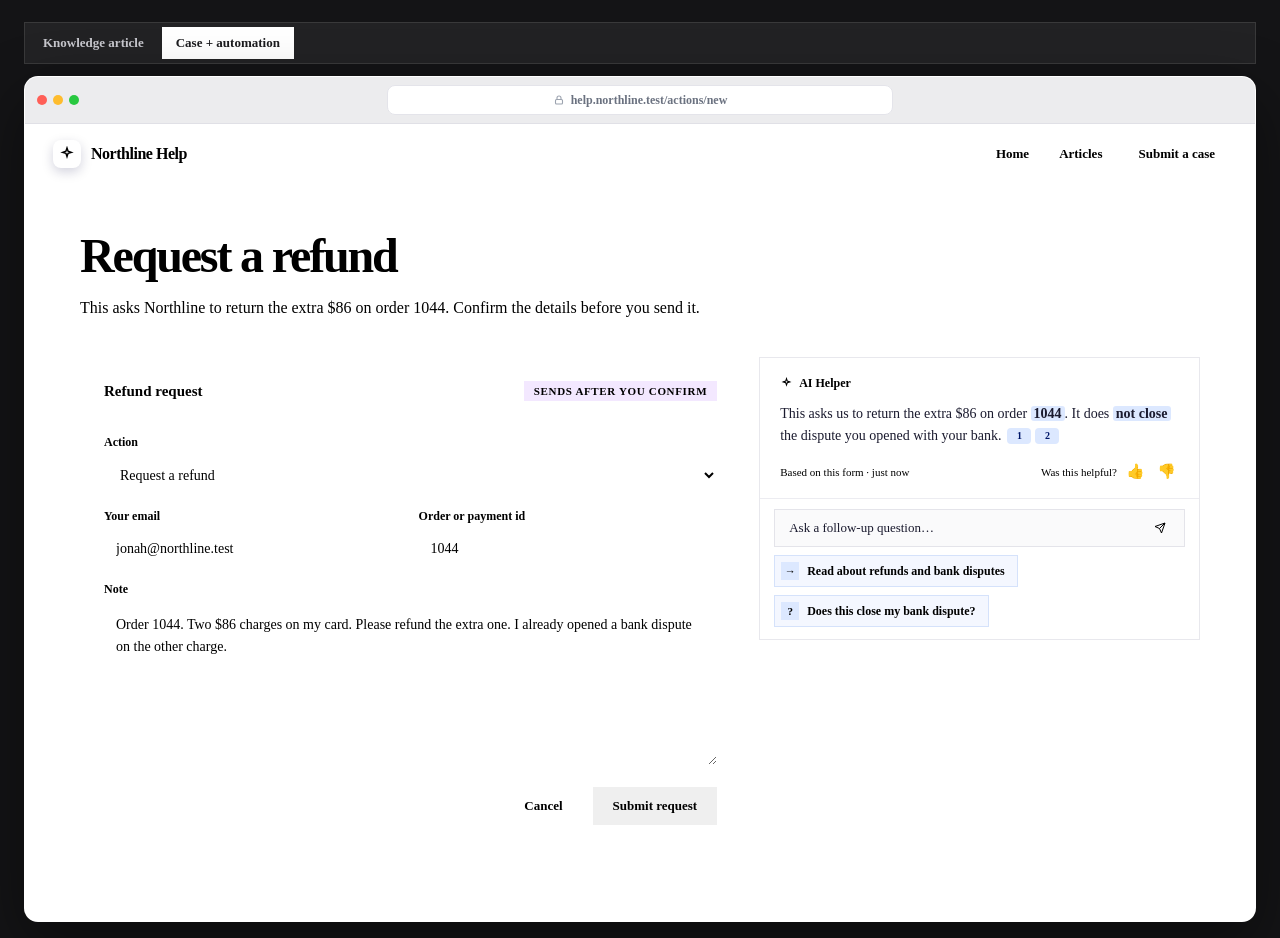
==== action.html @ 0f727617 "Add knowledge and case + automation walkthrough demos with narration. Co-Authored-By: Claude Sonnet " ====
<!DOCTYPE html>
<html lang="en">
  <head>
    <meta charset="UTF-8" />
    <meta name="viewport" content="width=device-width, initial-scale=1" />
    <title>Request a refund — Northline Help</title>
    <link rel="icon" href="data:image/svg+xml,%3Csvg xmlns='http://www.w3.org/2000/svg' viewBox='0 0 32 32'%3E%3Crect width='32' height='32' rx='8' fill='%23020642'/%3E%3Cpath d='M8 17.5l5 5 11-12' fill='none' stroke='white' stroke-width='2.4'/%3E%3C/svg%3E" />
    <link rel="stylesheet" href="./tokens.css" />
    <link rel="stylesheet" href="./site.css?v=55" />
  </head>
  <body data-page="action" data-summary-placement="rail">
    <a class="skip" href="#main">Skip to content</a>
    <header class="site-header">
      <a class="brand" href="index.html">
        <span class="brand-mark" aria-hidden="true">
          <svg width="16" height="16" viewBox="0 0 24 24" fill="none" stroke="currentColor" stroke-width="2.2">
            <path d="M12 3l1.6 4.8L18.5 9.5 13.6 11 12 16l-1.6-5L5.5 9.5 10.4 7.8 12 3z" />
          </svg>
        </span>
        Northline Help
      </a>
      <nav class="nav" aria-label="Primary">
        <a href="index.html">Home</a>
        <a href="search.html">Articles</a>
        <a class="btn-primary" href="submit.html">Submit a case</a>
      </nav>
    </header>

    <main id="main">
      <div class="wrap">
        <header class="page-head">
          <h1 class="page-title">Request a refund</h1>
          <p class="lede">This asks Northline to return the extra $86 on order 1044. Confirm the details before you send it.</p>
        </header>
        <div class="summary-frame">
          <section class="form-card summary-main" id="action-card" aria-labelledby="action-heading">
            <header>
              <h2 id="action-heading">Refund request</h2>
              <span class="status-chip">Sends after you confirm</span>
            </header>
            <form id="action-form" novalidate>
              <div class="form-body">
                <div class="field field--full" data-required>
                  <label for="action-type">Action</label>
                  <select id="action-type" name="action">
                    <option value="">Choose an action</option>
                    <option value="review">Check a missing refund</option>
                    <option value="remind">Ask about a bank dispute</option>
                    <option value="refund" selected>Request a refund</option>
                    <option value="reset">Reset two-factor</option>
                  </select>
                  <span class="error"></span>
                </div>
                <div class="field" data-required>
                  <label for="action-email">Your email</label>
                  <input id="action-email" name="email" type="email" autocomplete="email" value="jonah@northline.test" />
                  <span class="error"></span>
                </div>
                <div class="field">
                  <label for="action-reference">Order or payment id</label>
                  <input id="action-reference" name="reference" type="text" value="1044" />
                </div>
                <div class="field field--full">
                  <label for="action-note">Note</label>
                  <textarea id="action-note" name="note">Order 1044. Two $86 charges on my card. Please refund the extra one. I already opened a bank dispute on the other charge.</textarea>
                </div>
              </div>
              <div class="form-footer">
                <a class="btn-secondary" href="index.html">Cancel</a>
                <button type="submit" class="btn-primary">Submit request</button>
              </div>
            </form>
          </section>
          <div data-summary-slot></div>
        </div>
      </div>
    </main>

    <footer class="site-footer">
      <span>Northline Help Center</span>
      <nav aria-label="Footer">
        <a href="index.html">Home</a>
        <a href="search.html?q=charged+twice">Search result</a>
        <a href="article.html">Knowledge article</a>
        <a href="submit.html">Submit a case</a>
        <a href="action.html">Action</a>
      </nav>
    </footer>
    <script src="./site.js?v=55"></script>
  </body>
</html>
---- site.css ----
/* Help Center — layout on top of tokens.css */

a {
  color: inherit;
  text-decoration: none;
}

button,
input,
select,
textarea {
  font-family: inherit;
}

:focus-visible {
  outline: 2px solid var(--accent-indigo);
  outline-offset: 2px;
}

.skip {
  position: absolute;
  left: 12px;
  top: -40px;
  background: var(--white);
  color: var(--brand-navy-deep);
  padding: 8px 12px;
  border-radius: var(--radius-md);
  z-index: 50;
}

.skip:focus {
  top: 12px;
}

/* —— Header —— */
.site-header {
  position: sticky;
  top: 0;
  z-index: 30;
  display: flex;
  flex-wrap: wrap;
  align-items: center;
  justify-content: space-between;
  gap: 12px 16px;
  padding: 14px 28px 12px;
  background: rgba(255, 255, 255, 0.72);
  backdrop-filter: blur(16px);
  border-bottom: 1px solid rgba(255, 255, 255, 0.65);
}

html,
body {
  height: 100%;
}

body {
  overflow: hidden;
  background: #141416;
}

.studio {
  height: 100%;
  min-height: 0;
  display: flex;
  flex-direction: column;
  gap: 12px;
  padding: 14px 16px 16px;
}

.studio-bar {
  display: flex;
  align-items: center;
  gap: 10px;
  flex: none;
  min-width: 0;
}

.studio-stage {
  flex: 1 1 auto;
  min-height: 0;
  display: flex;
  gap: 12px;
}

.browser {
  position: relative;
  flex: 1 1 auto;
  min-height: 0;
  display: flex;
  flex-direction: column;
  border-radius: 14px;
  overflow: hidden;
  background: #fff;
  border: 1px solid rgba(255, 255, 255, 0.16);
  box-shadow: 0 24px 64px rgba(0, 0, 0, 0.45);
}

.browser-chrome {
  flex: none;
  display: grid;
  grid-template-columns: 64px minmax(0, 1fr) 64px;
  align-items: center;
  height: 46px;
  padding: 0 12px;
  background: #ececee;
  border-bottom: 1px solid #e0e0e6;
}

.browser-dots {
  display: flex;
  gap: 6px;
}

.browser-dots i {
  width: 10px;
  height: 10px;
  border-radius: 50%;
  display: block;
}

.browser-dots i:nth-child(1) { background: #ff5f57; }
.browser-dots i:nth-child(2) { background: #febc2e; }
.browser-dots i:nth-child(3) { background: #28c840; }

.browser-address {
  justify-self: center;
  display: flex;
  align-items: center;
  justify-content: center;
  gap: 6px;
  width: min(480px, 100%);
  height: 28px;
  padding: 0 12px;
  border-radius: 8px;
  background: #fff;
  border: 1px solid #e4e4ea;
  color: #6b7280;
  font-size: 12px;
  font-weight: 600;
}

.browser-address svg {
  flex: none;
  color: #9ca3af;
}

.browser-viewport {
  flex: 1 1 auto;
  min-height: 0;
  position: relative;
  overflow: auto;
  transform: translateZ(0);
  background: var(--gradient-page);
}

.screen-tabs {
  display: flex;
  gap: 4px;
  flex: 1 1 auto;
  min-width: 0;
  overflow-x: auto;
  scrollbar-width: none;
  padding: 4px;
  border-radius: var(--radius-full);
  background: rgba(255, 255, 255, 0.06);
  border: 1px solid rgba(255, 255, 255, 0.1);
}

.screen-tabs::-webkit-scrollbar {
  display: none;
}

.screen-tabs a {
  flex: 0 0 auto;
  padding: 8px 14px;
  border-radius: var(--radius-full);
  font-size: 13px;
  font-weight: 600;
  color: #c8c8ce;
  white-space: nowrap;
}

.screen-tabs a:hover {
  color: #fff;
  background: rgba(255, 255, 255, 0.08);
}

.screen-tabs a[aria-current="page"] {
  color: #1c1c1f;
  background: #fff;
}

.brand {
  display: inline-flex;
  align-items: center;
  gap: 10px;
  color: var(--brand-navy-deep);
  font-weight: 700;
  letter-spacing: -0.03em;
  font-size: 16px;
}

.brand-mark {
  width: 28px;
  height: 28px;
  border-radius: 8px;
  display: inline-flex;
  align-items: center;
  justify-content: center;
  color: var(--white);
  background-image: var(--gradient-button-primary);
  box-shadow: 0 4px 12px rgba(2, 6, 66, 0.18);
}

.brand-mark svg {
  display: block;
}

.nav {
  display: flex;
  align-items: center;
  gap: 6px;
}

.nav a {
  font-size: 13px;
  font-weight: 600;
  color: var(--ui-muted-dark);
  padding: 8px 12px;
  border-radius: var(--radius-full);
}

.nav a:hover {
  color: var(--brand-navy-deep);
  background: rgba(255, 255, 255, 0.7);
}

.nav a[aria-current="page"]:not(.btn-primary) {
  color: var(--brand-navy-deep);
  background: rgba(255, 255, 255, 0.85);
}

.nav a.btn-primary,
.nav a.btn-primary:hover {
  margin-left: 6px;
  color: var(--white);
  text-decoration: none;
  background-color: transparent;
  background-image: var(--gradient-button-primary);
}

/* —— Buttons —— */
.btn-primary {
  display: inline-flex;
  align-items: center;
  justify-content: center;
  gap: 8px;
  font-weight: 600;
  font-size: 13px;
  padding: 11px 20px;
  border: none;
  border-radius: var(--radius-base);
  color: var(--white);
  background-image: var(--gradient-button-primary);
  cursor: pointer;
  transition: opacity var(--duration-fast) var(--ease-standard);
}

.btn-primary:hover {
  opacity: 0.92;
}

.btn-primary:disabled {
  opacity: 0.55;
  cursor: not-allowed;
}

.btn-secondary {
  display: inline-flex;
  align-items: center;
  justify-content: center;
  font-size: 13px;
  font-weight: 600;
  padding: 11px 20px;
  border: 1px solid var(--ui-border-faint);
  border-radius: var(--radius-base);
  background: var(--white);
  color: var(--ui-body);
  cursor: pointer;
}

.btn-secondary:hover {
  background: var(--ui-bg-page);
}

.btn-send {
  width: 56px;
  height: 56px;
  flex-shrink: 0;
  border: none;
  border-radius: var(--radius-full);
  background: var(--white);
  box-shadow: var(--shadow-floating);
  cursor: pointer;
  display: inline-flex;
  align-items: center;
  justify-content: center;
  color: var(--brand-navy-deep);
}

.btn-send:hover {
  color: var(--brand-purple);
}

.search-shell--compact .btn-send {
  width: 48px;
  height: 48px;
}

/* —— Search —— */
.search-shell {
  width: 100%;
  max-width: var(--max-search);
  margin: 0 auto;
  border-radius: var(--radius-full);
  padding: 4px 10px 4px 4px;
  background-image: var(--theme-gradient);
  box-shadow: var(--shadow-search-glow);
  display: flex;
  align-items: center;
  gap: 6px;
}

.search-shell.is-open {
  flex-direction: column;
  align-items: stretch;
  border-radius: 20px;
  padding: 4px 4px 12px;
  background-image: none;
  background: var(--white);
  box-shadow: var(--shadow-dropdown);
}

.search-top {
  display: flex;
  align-items: center;
  gap: 6px;
  width: 100%;
}

.search-input-wrap {
  flex: 1;
  min-width: 0;
  background: var(--white);
  border-radius: var(--radius-full);
  padding: 14px 18px;
  display: flex;
  align-items: center;
  gap: 12px;
  color: var(--ui-muted);
}

.search-shell.is-open .search-input-wrap {
  border-radius: 16px;
}

.search-input-wrap input {
  flex: 1;
  min-width: 0;
  border: 0;
  outline: none;
  font-size: 16px;
  letter-spacing: var(--tracking-search);
  color: var(--ui-body);
  background: transparent;
}

.search-input-wrap input::placeholder {
  color: var(--ui-muted);
}

.suggest {
  display: none;
  padding: 6px 8px 0;
}

.search-shell.is-open .suggest {
  display: flex;
  flex-direction: column;
  gap: 2px;
}

.suggest button {
  width: 100%;
  text-align: left;
  background: transparent;
  border: 0;
  border-radius: 12px;
  padding: 10px 14px;
  font-size: 14px;
  color: var(--brand-navy-deep);
  cursor: pointer;
  display: flex;
  align-items: center;
  gap: 10px;
}

.suggest button span {
  color: var(--ui-muted);
  font-size: 12px;
  margin-left: auto;
}

.suggest button:hover,
.suggest button:focus-visible {
  background: #f4f6fb;
}

/* —— Chips —— */
.chips {
  display: flex;
  flex-wrap: wrap;
  gap: 8px;
}

.chips--scroll {
  flex-wrap: nowrap;
  overflow-x: auto;
  scrollbar-width: none;
  margin-top: 8px;
}

.chips--scroll::-webkit-scrollbar {
  display: none;
}

.chip-subtle {
  flex-shrink: 0;
  border: 1px solid #e4e4ea;
  background: #fafafb;
  border-radius: var(--radius-full);
  padding: 5px 11px;
  font-size: 12px;
  color: var(--ui-muted-dark);
  cursor: pointer;
}

.chip-subtle:hover,
.chip-subtle[aria-pressed="true"] {
  background: #f3f3f6;
  border-color: #d8d8e0;
  color: var(--brand-navy);
}

.chip-theme {
  display: inline-flex;
  align-items: center;
  gap: 6px;
  border: 1px solid rgba(255, 255, 255, 0.55);
  border-radius: var(--radius-full);
  padding: 7px 14px;
  font-size: 13px;
  font-weight: 600;
  color: var(--theme-text);
  background-image: linear-gradient(rgba(255, 255, 255, 0.72), rgba(255, 255, 255, 0.72)),
    var(--theme-gradient);
  box-shadow: 0 8px 24px rgba(6, 106, 254, 0.06);
  cursor: pointer;
}

.chip-theme:hover {
  background-image: linear-gradient(rgba(255, 255, 255, 0.55), rgba(255, 255, 255, 0.55)),
    var(--theme-gradient);
}

/* —— Hero / home —— */
.wrap {
  width: min(1120px, calc(100% - 40px));
  margin: 0 auto;
}

.hero {
  padding: 72px 0 28px;
  text-align: center;
}

.eyebrow {
  display: inline-flex;
  align-items: center;
  gap: 8px;
  margin: 0 0 16px;
  font-size: 12px;
  font-weight: 600;
  letter-spacing: 0.04em;
  text-transform: uppercase;
  color: var(--ui-muted-dark);
}

.status-dot {
  width: 8px;
  height: 8px;
  border-radius: var(--radius-full);
  background: var(--status-dot);
  box-shadow: 0 0 0 4px rgba(0, 201, 80, 0.15);
}

.hero h1,
.page-title {
  margin: 0;
  font-size: 48px;
  font-weight: 700;
  letter-spacing: -0.045em;
  line-height: 1.05;
  color: var(--brand-navy-deep);
}

.lede {
  margin: 14px auto 28px;
  max-width: 520px;
  font-size: 16px;
  line-height: 26px;
  color: var(--ui-muted-dark);
}

.hero-chips {
  display: flex;
  flex-wrap: wrap;
  justify-content: center;
  gap: 8px;
  margin-top: 18px;
}

.section {
  margin: 36px 0;
}

.section-label {
  margin: 0 0 14px;
  font-size: 13px;
  font-weight: 600;
  letter-spacing: 0.06em;
  text-transform: uppercase;
  color: var(--ui-muted);
}

.topic-grid {
  display: grid;
  grid-template-columns: repeat(3, 1fr);
  gap: 14px;
}

.topic-card {
  display: flex;
  flex-direction: column;
  gap: 8px;
  background: rgba(255, 255, 255, 0.82);
  border: 1px solid rgba(255, 255, 255, 0.9);
  border-radius: var(--radius-xl2);
  box-shadow: var(--shadow-card);
  padding: 20px 20px 18px;
  min-height: 148px;
  transition: transform var(--duration-fast) var(--ease-standard),
    box-shadow var(--duration-fast) var(--ease-standard);
}

.topic-card:hover {
  transform: translateY(-2px);
  box-shadow: 0 10px 28px rgba(16, 28, 134, 0.08);
}

.topic-icon {
  width: 36px;
  height: 36px;
  border-radius: 12px;
  display: inline-flex;
  align-items: center;
  justify-content: center;
  color: var(--brand-navy-deep);
  background-image: linear-gradient(rgba(255, 255, 255, 0.45), rgba(255, 255, 255, 0.45)),
    var(--theme-gradient);
}

.topic-card h2 {
  margin: 6px 0 0;
  font-size: 16px;
  font-weight: 600;
  letter-spacing: -0.02em;
  color: var(--brand-navy-deep);
}

.topic-card p {
  margin: 0;
  font-size: 13px;
  line-height: 20px;
  color: var(--ui-muted-dark);
}

.panel {
  background: rgba(255, 255, 255, 0.78);
  border: 1px solid rgba(255, 255, 255, 0.9);
  border-radius: var(--radius-xl2);
  box-shadow: var(--shadow-card);
  padding: 8px 12px;
}

.result {
  display: block;
  padding: 16px 12px;
  border-radius: var(--radius-lg);
}

.result + .result {
  border-top: 1px solid rgba(229, 231, 235, 0.7);
}

.result:hover {
  background: rgba(255, 255, 255, 0.7);
}

.result__path {
  font-size: 12px;
  color: var(--ui-muted-dark);
  margin: 0 0 4px;
}

.result__title {
  font-size: 18px;
  font-weight: 600;
  letter-spacing: -0.01em;
  color: var(--brand-navy-deep);
  margin: 0 0 4px;
}

.result__snip {
  font-size: 14px;
  line-height: 22px;
  color: var(--ui-muted-dark);
  margin: 0;
}

.result__snip mark,
.ai-card__text mark,
.article-body mark {
  background: #dce8ff;
  color: var(--brand-navy-deep);
  font-weight: 600;
  padding: 0 3px;
  border-radius: 3px;
}

.help-band {
  display: flex;
  align-items: center;
  justify-content: space-between;
  gap: 20px;
  margin: 12px 0 64px;
  padding: 22px 24px;
  border-radius: var(--radius-xl2);
  background: rgba(255, 255, 255, 0.62);
  border: 1px solid rgba(255, 255, 255, 0.85);
}

.help-band h2 {
  margin: 0 0 4px;
  font-size: 18px;
  color: var(--brand-navy-deep);
}

.help-band p {
  margin: 0;
  font-size: 14px;
  color: var(--ui-muted-dark);
}

.site-footer {
  padding: 8px 28px 28px;
  display: flex;
  justify-content: space-between;
  gap: 12px;
  font-size: 12px;
  color: var(--ui-muted-dark);
}

.site-footer nav {
  display: flex;
  gap: 14px;
}

.site-footer a:hover {
  color: var(--brand-navy-deep);
}

/* —— Search results —— */
.results-head {
  padding: 36px 0 8px;
}

.results-head h1 {
  margin: 18px 0 0;
  font-size: 28px;
  letter-spacing: -0.03em;
  color: var(--brand-navy-deep);
  font-weight: 700;
}

.results-meta {
  margin: 8px 0 0;
  font-size: 14px;
  color: var(--ui-muted-dark);
}

.topic-row {
  display: flex;
  align-items: center;
  gap: 10px;
  flex-wrap: wrap;
  padding: 8px 8px 20px;
}

body[data-page="search"] .panel {
  padding: 16px 22px;
}

body[data-page="search"] .result {
  padding: 26px 14px;
}

.topic-row .label {
  font-size: 12px;
  font-weight: 600;
  color: var(--ui-muted);
  letter-spacing: 0.04em;
  text-transform: uppercase;
  margin-right: 4px;
}

.topic-row .chip-subtle[aria-pressed="true"] {
  color: var(--brand-navy-deep);
  font-weight: 600;
  border-color: transparent;
  background-image: linear-gradient(rgba(255, 255, 255, 0.72), rgba(255, 255, 255, 0.72)),
    var(--theme-gradient);
}

.results-layout {
  display: grid;
  grid-template-columns: minmax(0, 1fr);
  gap: 16px;
  margin-top: 18px;
  padding-bottom: 64px;
}

.ai-card {
  background: var(--white);
  border: 1px solid #e8e8ed;
  border-radius: var(--radius-xl2);
  box-shadow: var(--shadow-card);
  overflow: hidden;
}

.ai-card__body {
  padding: 18px 20px 16px;
}

.ai-card__label {
  display: flex;
  align-items: center;
  gap: 6px;
  margin-bottom: 12px;
  font-size: 12px;
  font-weight: 600;
  color: var(--ui-muted-dark);
}

.ai-card__label svg {
  color: var(--brand-navy-deep);
}

.ai-card__text {
  font-size: 14px;
  line-height: 22px;
  color: #1a1a2e;
  margin: 0;
}

.case-assist .ai-card__text.is-appearing {
  animation: summary-in 220ms ease both;
}

.cite-row {
  display: inline-flex;
  align-items: center;
  gap: 4px;
  margin-left: 6px;
  vertical-align: 1px;
}

.cite {
  display: inline-flex;
  align-items: center;
  justify-content: center;
  min-width: 16px;
  height: 16px;
  padding: 0 4px;
  border-radius: 4px;
  background: #dce8ff;
  color: #001769;
  font-size: 10px;
  font-weight: 700;
  line-height: 1;
  text-decoration: none;
}

.cite:hover,
.cite:focus-visible {
  background: #001769;
  color: #fff;
}

.cite-preview {
  position: fixed;
  z-index: 80;
  width: min(320px, calc(100vw - 24px));
  padding: 12px 14px 10px;
  background: #fff;
  border: 1px solid #e8e8ed;
  border-radius: 14px;
  box-shadow: 0 16px 40px rgba(16, 28, 134, 0.16);
  color: #1a1a2e;
  text-decoration: none;
}

.cite-preview[hidden] {
  display: none !important;
}

.cite-preview__path {
  margin: 0 0 4px;
  font-size: 11px;
  font-weight: 650;
  letter-spacing: 0.02em;
  color: #6b7280;
}

.cite-preview strong {
  display: block;
  font-size: 14px;
  letter-spacing: -0.02em;
  color: #001769;
}

.cite-preview p {
  margin: 6px 0 0;
  font-size: 12px;
  line-height: 18px;
  color: #364153;
}

.cite-preview__open {
  display: inline-block;
  margin-top: 8px;
  font-size: 12px;
  font-weight: 700;
  color: #001769;
}

.ai-card__meta {
  margin-top: 14px;
  display: flex;
  justify-content: space-between;
  align-items: center;
  gap: 12px;
  font-size: 11px;
  color: var(--ui-muted);
}

.helpful {
  display: inline-flex;
  align-items: center;
  gap: 6px;
}

.helpful button {
  border: 0;
  background: transparent;
  cursor: pointer;
  font-size: 14px;
  padding: 2px 4px;
  border-radius: 6px;
}

.helpful button:hover,
.helpful button[aria-pressed="true"] {
  background: #f3f4f8;
}

.ai-card__ask {
  border-top: 1px solid #ececf1;
  padding: 10px 14px 12px;
}

.ai-ask-row {
  display: flex;
  align-items: center;
  gap: 6px;
  border: 1px solid #e4e4ea;
  background: #fafafb;
  border-radius: var(--radius-full);
  padding: 6px 12px;
}

.ai-ask-row:focus-within {
  border-color: #c8c8d0;
}

.ai-ask-row input {
  flex: 1;
  border: 0;
  outline: none;
  background: transparent;
  font-size: 13px;
  line-height: 18px;
  color: #1a1a2e;
}

.ai-ask-row input::placeholder {
  color: var(--ui-muted);
}

.ai-ask-send {
  width: 24px;
  height: 24px;
  border: 0;
  border-radius: var(--radius-full);
  background: transparent;
  color: var(--ui-muted-dark);
  cursor: pointer;
  display: inline-flex;
  align-items: center;
  justify-content: center;
}

.ai-ask-send:hover {
  background: rgba(0, 0, 0, 0.04);
  color: #1a1a2e;
}

.empty {
  padding: 28px 8px 12px;
  text-align: center;
}

.empty h2 {
  margin: 0 0 8px;
  color: var(--brand-navy-deep);
  font-size: 20px;
}

.empty p {
  margin: 0 0 16px;
  color: var(--ui-muted-dark);
  font-size: 14px;
}

/* Article reader */
.article {
  background: var(--white);
  border: 1px solid #e8e8ed;
  border-radius: var(--radius-xl2);
  box-shadow: var(--shadow-card);
  padding: 28px 32px 32px;
}

.back-link {
  display: inline-flex;
  align-items: center;
  gap: 6px;
  font-size: 13px;
  font-weight: 600;
  color: var(--ui-muted-dark);
  margin-bottom: 18px;
}

.back-link:hover {
  color: var(--brand-navy-deep);
}

.article h1 {
  margin: 8px 0 10px;
  font-size: 32px;
  letter-spacing: -0.03em;
  line-height: 1.15;
  color: var(--brand-navy-deep);
}

.article-kicker {
  margin: 0;
  font-size: 12px;
  color: var(--ui-muted-dark);
}

.article-body p {
  font-size: 15px;
  line-height: 26px;
  color: var(--ui-body);
  margin: 0 0 14px;
}

body[data-page="article"] .article-body {
  background: transparent;
  border: 0;
  box-shadow: none;
  padding: 4px 0 72px;
}

.article-body h2 {
  margin: 28px 0 10px;
  font-size: 18px;
  letter-spacing: -0.02em;
  color: var(--brand-navy-deep);
}

.article-steps {
  margin: 8px 0 18px;
  padding: 0;
  list-style: none;
}

.article-steps li {
  display: flex;
  gap: 12px;
  padding: 10px 0;
  border-top: 1px solid var(--ui-border-faint);
  font-size: 14px;
  line-height: 22px;
  color: var(--ui-body);
}

.step-num {
  flex-shrink: 0;
  width: 24px;
  height: 24px;
  border-radius: var(--radius-full);
  display: inline-flex;
  align-items: center;
  justify-content: center;
  font-size: 12px;
  font-weight: 700;
  color: var(--brand-navy-deep);
  background-image: var(--theme-gradient);
}

/* —— Submit a case —— */
.page-head {
  padding: 48px 0 8px;
}

.page-head .lede {
  margin-left: 0;
  max-width: 640px;
}

.case-layout {
  display: grid;
  grid-template-columns: minmax(0, 1.35fr) minmax(300px, 0.9fr);
  gap: 18px;
  align-items: start;
  padding-bottom: 72px;
}

.summary-frame {
  padding-bottom: 72px;
}

.summary-main {
  min-width: 0;
}

body[data-page="article"] .summary-frame {
  padding-top: 28px;
}

body[data-page="search"] .summary-frame {
  margin-top: 40px;
}

body[data-summary-placement="rail"] .summary-frame {
  display: grid;
  grid-template-columns: minmax(0, 1.35fr) minmax(300px, 0.9fr);
  gap: 18px;
  align-items: start;
}

body[data-summary-placement="rail"] .summary-main {
  order: 1;
}

body[data-summary-placement="rail"] [data-summary-slot] {
  order: 2;
  position: sticky;
  top: 124px;
}

body[data-summary-placement="rail"] .summary-main .topic-grid {
  grid-template-columns: repeat(2, 1fr);
}

body[data-summary-placement="below-search"] .summary-frame,
body[data-summary-placement="below-header"] .summary-frame {
  display: flex;
  flex-direction: column;
  gap: 18px;
}

body[data-page="search"] [data-summary-slot] {
  margin: 28px 0 28px;
}

body[data-page="article"] [data-summary-slot] {
  margin: 22px 0;
}

body[data-page="article"] .summary-holder {
  display: flex;
  flex-direction: column;
  min-width: 0;
}

body[data-page="article"] [data-summary-slot].is-docked,
body[data-page="article"] .summary-floater {
  position: absolute;
  z-index: 36;
  left: 0;
  right: 0;
  width: min(520px, calc(100% - 48px));
  margin: 0 auto;
}

body[data-page="article"] .summary-floater {
  pointer-events: none;
}

body[data-page="article"] [data-summary-slot].is-docked .case-assist,
body[data-page="article"] .summary-floater .case-assist {
  box-shadow: 0 18px 50px rgba(16, 28, 134, 0.18);
}

body[data-page="article"] [data-summary-slot].is-docked .ai-card__body,
body[data-page="article"] .summary-floater .ai-card__body {
  padding: 12px 14px 0;
}

body[data-page="article"] [data-summary-slot].is-docked [data-part="body"],
body[data-page="article"] [data-summary-slot].is-docked .ai-card__meta,
body[data-page="article"] .summary-floater [data-part="body"],
body[data-page="article"] .summary-floater .ai-card__meta {
  display: none;
}

body[data-page="article"] [data-summary-slot].is-docked .ai-card__label,
body[data-page="article"] .summary-floater .ai-card__label {
  margin-bottom: 0;
}

body[data-page="article"] [data-summary-slot].is-docked .ai-card__ask,
body[data-page="article"] .summary-floater .ai-card__ask {
  border-top: 0;
  padding: 12px;
}

body[data-page="article"].is-summary-docked .article-body {
  padding-bottom: 140px;
}

.results-heading__title {
  display: flex;
  align-items: center;
  justify-content: space-between;
  gap: 16px;
}

.results-search-btn {
  flex: none;
  width: 44px;
  height: 44px;
  border: 1px solid #e4e4ea;
  border-radius: var(--radius-full);
  background: var(--white);
  color: var(--brand-navy-deep);
  display: inline-flex;
  align-items: center;
  justify-content: center;
  cursor: pointer;
  box-shadow: var(--shadow-card);
}

.results-search-btn[aria-expanded="true"] {
  color: var(--white);
  border-color: transparent;
  background-image: var(--gradient-button-primary);
}

.results-search {
  margin-top: 16px;
}

.results-search[hidden] {
  display: none !important;
}

.visually-hidden {
  position: absolute;
  width: 1px;
  height: 1px;
  padding: 0;
  margin: -1px;
  overflow: hidden;
  clip: rect(0, 0, 0, 0);
  border: 0;
}

.article-head h1 {
  margin: 8px 0 0;
  font-size: 32px;
  letter-spacing: -0.03em;
  line-height: 1.15;
  color: var(--brand-navy-deep);
}

body[data-page="search"][data-summary-placement="below-search"] .wrap,
body[data-page="article"][data-summary-placement="below-header"] .wrap {
  width: min(896px, calc(100% - 40px));
}

body[data-summary-placement="float"] [data-summary-slot] {
  position: absolute;
  z-index: 36;
  width: min(420px, calc(100% - 48px));
  margin: 0;
}

body[data-summary-placement="float"] .case-assist {
  box-shadow: 0 18px 50px rgba(16, 28, 134, 0.18);
}

body[data-summary-placement="float"] .site-footer {
  margin-bottom: 108px;
}

#results-title {
  margin: 0;
  font-size: 32px;
  letter-spacing: -0.03em;
  color: var(--brand-navy-deep);
  font-weight: 700;
}

.step-hit {
  display: flex;
  flex: 1;
  align-items: flex-start;
  gap: 12px;
  width: 100%;
  margin: 0;
  padding: 2px 4px;
  border: 0;
  border-radius: 10px;
  background: transparent;
  font: inherit;
  color: inherit;
  text-align: left;
  cursor: pointer;
}

.step-hit:hover,
.step-hit[aria-pressed="true"] {
  background: #f4f7ff;
}

.case-assist .ai-card__meta {
  flex-wrap: wrap;
}

.form-card,
.side-card {
  background: var(--white);
  border: 1px solid var(--ui-border-faint);
  border-radius: var(--radius-xl2);
  box-shadow: 0 1px 2px var(--alpha-shadow-subtle);
}

.form-card {
  padding: 8px 0 0;
}

.form-card header,
.side-card header {
  display: flex;
  justify-content: space-between;
  align-items: center;
  padding: 16px 24px;
  border-bottom: 1px solid var(--ui-border-faint);
}

.form-card h2,
.side-card h2 {
  margin: 0;
  font-size: 15px;
  font-weight: 600;
  color: var(--ui-body);
}

.status-chip {
  padding: 4px 10px;
  font-size: 11px;
  font-weight: 600;
  text-transform: uppercase;
  letter-spacing: 0.06em;
  border-radius: var(--radius-full);
  background: #f3e8ff;
  color: var(--brand-purple);
}

.form-body {
  padding: 18px 24px 8px;
  display: grid;
  grid-template-columns: 1fr 1fr;
  gap: 14px 16px;
}

.field {
  display: flex;
  flex-direction: column;
  gap: 6px;
}

.field--full {
  grid-column: 1 / -1;
}

.field label {
  font-size: 12px;
  font-weight: 600;
  color: var(--brand-navy);
}

.carry-tag {
  margin-left: 6px;
  color: #8b909a;
  font-size: 11px;
  font-weight: 500;
}

.carry-tag[hidden] {
  display: none;
}

.field input,
.field select,
.field textarea {
  border: 1px solid var(--ui-border-faint);
  background: var(--white);
  border-radius: var(--radius-base);
  padding: 11px 12px;
  font-size: 14px;
  color: var(--ui-body);
}

.field textarea {
  min-height: 140px;
  resize: vertical;
  line-height: 22px;
}

.field input:focus,
.field select:focus,
.field textarea:focus {
  outline: none;
  border-color: #c5cdf8;
  box-shadow: 0 0 0 4px var(--alpha-focus-ring);
}

.field .error {
  display: none;
  font-size: 12px;
  color: #b42318;
}

.field.is-invalid input,
.field.is-invalid select,
.field.is-invalid textarea {
  border-color: #f3b4ae;
}

.field.is-invalid .error {
  display: block;
}

.priority {
  display: flex;
  flex-wrap: wrap;
  gap: 8px;
}

.priority label {
  font-weight: 500;
  font-size: 13px;
  color: var(--ui-muted-dark);
  border: 1px solid #e4e4ea;
  background: #fafafb;
  border-radius: var(--radius-full);
  padding: 6px 12px;
  cursor: pointer;
}

.priority input {
  position: absolute;
  opacity: 0;
  pointer-events: none;
}

.priority label:has(input:checked) {
  color: var(--brand-navy-deep);
  border-color: transparent;
  background-image: linear-gradient(rgba(255, 255, 255, 0.72), rgba(255, 255, 255, 0.72)),
    var(--theme-gradient);
}

.file-row {
  display: flex;
  align-items: center;
  gap: 10px;
  font-size: 13px;
  color: var(--ui-muted-dark);
}

.file-row input {
  font-size: 13px;
}

.form-footer {
  padding: 14px 24px;
  border-top: 1px solid var(--ui-border-faint);
  display: flex;
  gap: 10px;
  justify-content: flex-end;
}

.side-card ol {
  margin: 0;
  padding: 8px 24px 20px 42px;
  color: var(--ui-body);
  font-size: 13px;
  line-height: 20px;
}

.side-card li {
  margin: 12px 0;
}

.side-card li strong {
  display: block;
  color: var(--brand-navy-deep);
  font-size: 13px;
  margin-bottom: 2px;
}

.success {
  padding: 36px 28px 32px;
  text-align: center;
}

.success-mark {
  width: 52px;
  height: 52px;
  margin: 0 auto 14px;
  border-radius: var(--radius-full);
  display: flex;
  align-items: center;
  justify-content: center;
  color: var(--brand-navy-deep);
  background-image: var(--theme-gradient);
}

.success h2 {
  margin: 0 0 8px;
  font-size: 22px;
  color: var(--brand-navy-deep);
}

.success p {
  margin: 0 auto 8px;
  max-width: 420px;
  font-size: 14px;
  line-height: 22px;
  color: var(--ui-muted-dark);
}

.case-id {
  display: inline-block;
  margin: 8px 0 18px;
  padding: 6px 12px;
  border-radius: var(--radius-full);
  background: #f3e8ff;
  color: var(--brand-purple);
  font-weight: 700;
  letter-spacing: 0.04em;
  font-size: 13px;
}

.success-actions {
  display: flex;
  justify-content: center;
  gap: 10px;
}

/* —— Living case assist —— */
.case-main {
  display: flex;
  flex-direction: column;
  gap: 14px;
  min-width: 0;
}

.case-assist {
  position: relative;
}

.case-assist.is-generating .ai-card__label svg {
  animation: spark-pulse 1s ease-in-out infinite;
}

.case-assist.is-rewriting .ai-card__text {
  opacity: 0.35;
}

.assist-shimmer span {
  display: block;
  height: 10px;
  border-radius: var(--radius-full);
  margin-bottom: 8px;
  background: linear-gradient(90deg, #eef1f6 0%, #dce8ff 42%, #f7f8fb 78%);
  background-size: 220% 100%;
  animation: assist-shimmer 1.05s ease-in-out infinite;
}

.assist-shimmer span:nth-child(1) { width: 96%; }
.assist-shimmer span:nth-child(2) { width: 88%; animation-delay: 0.08s; }
.assist-shimmer span:nth-child(3) { width: 62%; margin-bottom: 0; animation-delay: 0.16s; }

.assist-word {
  display: inline-block;
  animation: word-in 160ms ease both;
}

.assist-caret {
  display: inline-block;
  width: 1.5px;
  height: 0.95em;
  margin-left: 1px;
  background: var(--brand-navy-deep);
  vertical-align: text-bottom;
  animation: caret-blink 0.85s steps(1) infinite;
}

.case-assist .ai-card__text mark {
  background-color: transparent;
  color: inherit;
  font-weight: 600;
  padding: 0 3px;
  border-radius: 3px;
  background-image: linear-gradient(
    105deg,
    rgba(255, 255, 255, 0) 0%,
    rgba(255, 255, 255, 0.95) 46%,
    rgba(255, 255, 255, 0) 70%
  );
  background-repeat: no-repeat;
  background-size: 45% 100%;
  background-position: -40% 0;
}

.case-assist .ai-card__text mark.is-hot {
  animation: none;
  background-color: #dce8ff;
  background-image: none;
  color: var(--brand-navy-deep);
}

.assist-status {
  position: absolute;
  width: 1px;
  height: 1px;
  padding: 0;
  margin: -1px;
  overflow: hidden;
  clip: rect(0, 0, 0, 0);
  border: 0;
}

.assist-questions:empty {
  display: none;
}

.assist-questions {
  margin-top: 8px;
  display: flex;
  flex-wrap: wrap;
  gap: 8px;
}

a.question-btn {
  text-decoration: none;
}

.question-btn {
  display: inline-flex;
  align-items: center;
  gap: 8px;
  border: 1px solid #d5e2fb;
  background: #f4f7ff;
  color: var(--brand-navy-deep);
  border-radius: var(--radius-full);
  padding: 6px 12px 6px 6px;
  font-family: inherit;
  font-size: 12px;
  font-weight: 600;
  cursor: pointer;
  animation: question-in 280ms ease both;
}

.question-btn .q {
  width: 18px;
  height: 18px;
  border-radius: var(--radius-full);
  background: #dce8ff;
  color: var(--brand-navy-deep);
  font-size: 11px;
  font-weight: 700;
  display: inline-flex;
  align-items: center;
  justify-content: center;
}

.question-btn:hover {
  border-color: #c5d4f6;
  background: #eef3ff;
}

.question-btn[aria-pressed="true"] {
  background: #e7eeff;
  animation: none;
}

@keyframes assist-scan {
  0% { background-position: -40% 0; }
  100% { background-position: 140% 0; }
}

@keyframes assist-shimmer {
  0% { background-position: 100% 0; }
  100% { background-position: -100% 0; }
}

@keyframes spark-pulse {
  0%, 100% { transform: scale(1); opacity: 1; }
  50% { transform: scale(1.2); opacity: 0.55; }
}

@keyframes word-in {
  from { opacity: 0; transform: translateY(3px); }
  to { opacity: 1; transform: none; }
}

@keyframes summary-in {
  from { opacity: 0; }
  to { opacity: 1; }
}

@keyframes caret-blink {
  0%, 45% { opacity: 1; }
  50%, 100% { opacity: 0; }
}

@keyframes mark-fill {
  0% { background-color: transparent; color: #1a1a2e; }
  100% { background-color: #dce8ff; color: var(--brand-navy-deep); }
}

@keyframes mark-glint {
  0% { background-position: -30% 0; }
  100% { background-position: 140% 0; }
}

@keyframes question-in {
  from { opacity: 0; transform: translateY(4px); }
  to { opacity: 1; transform: none; }
}

@media (prefers-reduced-motion: reduce) {
  .case-assist.is-generating::before,
  .case-assist.is-generating .ai-card__label svg,
  .assist-shimmer span,
  .assist-word,
  .assist-caret,
  .case-assist .ai-card__text.is-appearing,
  .question-btn {
    animation: none;
  }

  .case-assist .ai-card__text mark.is-hot {
    animation: none;
    background-color: #dce8ff;
    color: var(--brand-navy-deep);
  }
}

.case-assist.is-quiet [data-part="body"],
.case-assist.is-quiet .ai-card__meta {
  display: none;
}

.case-assist.is-quiet .ai-card__body {
  padding-bottom: 2px;
}

.case-assist.is-quiet .ai-card__label {
  margin-bottom: 0;
}

.case-assist.is-quiet .ai-card__ask,
.case-assist[data-summary="off"] .ai-card__ask {
  border-top: 0;
}

.case-assist[data-summary="off"] [data-part="body"],
.case-assist[data-summary="off"] .ai-card__meta {
  display: none;
}

.case-assist[data-summary="off"] .ai-card__body {
  padding-bottom: 2px;
}

.case-assist[data-summary="off"] .ai-card__label {
  margin-bottom: 0;
}

.case-assist[data-ask="hidden"] .ai-card__ask {
  display: none;
}

.case-assist[data-off~="label"] [data-part="label"],
.case-assist[data-off~="body"] [data-part="body"],
.case-assist[data-off~="generating"] [data-part="generating"],
.case-assist[data-off~="meta"] [data-part="meta"],
.case-assist[data-off~="helpful"] [data-part="helpful"],
.case-assist[data-off~="ask"] [data-part="ask"],
.case-assist[data-off~="questions"] [data-part="questions"] {
  display: none !important;
}

.case-assist[data-off~="meta"][data-off~="helpful"] .ai-card__meta,
.case-assist[data-off~="ask"][data-off~="questions"] .ai-card__ask {
  display: none;
}

.blueprint-entry {
  flex: 0 0 auto;
  border: 1px solid rgba(255, 255, 255, 0.14);
  background: rgba(255, 255, 255, 0.06);
  color: #e8e8ed;
  font: inherit;
  font-size: 12px;
  font-weight: 700;
  border-radius: var(--radius-full);
  padding: 8px 12px;
  cursor: pointer;
}

.blueprint-entry:hover {
  background: rgba(255, 255, 255, 0.12);
  border-color: rgba(255, 255, 255, 0.22);
}

.journey-layer {
  position: absolute;
  inset: 0;
  z-index: 40;
}

.journey-layer[hidden] {
  display: none !important;
}

.journey-backdrop {
  position: absolute;
  inset: 0;
  border: 0;
  padding: 0;
  background: rgba(16, 24, 80, 0.28);
  cursor: pointer;
}

.journey {
  position: absolute;
  top: 0;
  right: 0;
  bottom: 0;
  width: min(640px, 56vw);
  min-width: 0;
  min-height: 0;
  display: flex;
  flex-direction: column;
  border-radius: 0 14px 14px 0;
  background: #1c1c1f;
  border: 1px solid rgba(255, 255, 255, 0.1);
  border-right: 0;
  box-shadow: -16px 0 40px rgba(0, 0, 0, 0.28);
  color: #f3f3f5;
}

.journey__head {
  flex: none;
  display: flex;
  justify-content: space-between;
  align-items: flex-start;
  gap: 12px;
  padding: 16px 16px 0;
}

.journey__kicker {
  margin: 0 0 4px;
  font-size: 11px;
  font-weight: 700;
  letter-spacing: 0.04em;
  text-transform: uppercase;
  color: #a1a1aa;
}

.journey__head h2 {
  margin: 0;
  font-size: 20px;
  letter-spacing: -0.03em;
  color: #fff;
}

.journey__close {
  flex: none;
  border: 1px solid rgba(255, 255, 255, 0.14);
  background: transparent;
  color: #e8e8ed;
  font: inherit;
  font-size: 12px;
  font-weight: 700;
  border-radius: var(--radius-full);
  padding: 6px 10px;
  cursor: pointer;
}

.journey__scroll {
  overflow: auto;
  padding: 14px 16px 22px;
}

.journey__lede {
  margin: 0 0 14px;
  font-size: 13px;
  line-height: 20px;
  color: #c8c8ce;
}

.journey__scroll h3 {
  margin: 18px 0 8px;
  font-size: 13px;
  letter-spacing: -0.02em;
  color: #fff;
}

.journey-beat,
.journey-note {
  margin: 0 0 10px;
  padding: 12px 12px 10px;
  border-radius: 12px;
  background: #fff;
  color: #1a1a2e;
}

.journey-beat.is-here {
  box-shadow: inset 0 0 0 2px #001769;
}

.journey-beat__step {
  margin: 0 0 8px;
  font-size: 12px;
  font-weight: 700;
  letter-spacing: 0.03em;
  text-transform: uppercase;
  color: #001769;
}

.journey-beat p,
.journey-note p {
  margin: 0 0 8px;
  font-size: 13px;
  line-height: 19px;
  color: #364153;
}

.journey-beat__scene {
  padding: 8px 10px;
  border-radius: 8px;
  background: #f5f5f7;
}

.journey-beat strong,
.journey-note strong {
  color: #001769;
}

.journey-note strong {
  display: block;
  margin-bottom: 4px;
  font-size: 13px;
}

.journey-beat__go {
  display: inline-flex;
  margin-top: 2px;
  font-size: 12px;
  font-weight: 700;
  color: #001769;
}

.journey-beat__here {
  margin: 0;
  font-size: 12px;
  font-weight: 700;
  color: #001769;
}

.plan-matrix-tabs {
  margin: 0 0 16px;
  padding: 10px 12px 12px;
  border-radius: 12px;
  background: #fff;
  color: #1a1a2e;
}

.plan-matrix-tabs__list {
  display: flex;
  gap: 4px;
  margin: 0 0 10px;
  padding: 3px;
  border-radius: 10px;
  background: #ececf1;
}

.plan-matrix-tabs__tab {
  flex: 1 1 0;
  border: 0;
  background: transparent;
  color: #6b7280;
  font: inherit;
  font-size: 12px;
  font-weight: 700;
  letter-spacing: -0.01em;
  border-radius: 8px;
  padding: 7px 8px;
  cursor: pointer;
}

.plan-matrix-tabs__tab[aria-selected="true"] {
  background: #fff;
  color: #001769;
  box-shadow: 0 1px 2px rgba(0, 0, 0, 0.08);
}

.plan-matrix {
  margin: 0;
  padding: 0;
  border-radius: 0;
  background: transparent;
  color: #1a1a2e;
}

.plan-matrix[hidden] {
  display: none !important;
}

.plan-matrix__hint {
  margin: 0 0 10px;
  font-size: 12px;
  line-height: 16px;
  color: #6b7280;
}

.plan-matrix__table {
  width: 100%;
  border-collapse: separate;
  border-spacing: 4px;
  table-layout: fixed;
}

.plan-matrix__table th,
.plan-matrix__table td {
  padding: 8px 8px;
  font-size: 11px;
  line-height: 15px;
  font-weight: 500;
  text-align: left;
  vertical-align: top;
  border-radius: 8px;
}

.plan-matrix__table thead th {
  font-size: 10px;
  font-weight: 700;
  letter-spacing: 0.03em;
  text-transform: uppercase;
}

.plan-matrix__col-context {
  width: 18%;
  background: #ececf1;
  color: #001769;
}

.plan-matrix__table thead .plan-matrix__col-context {
  background: #d4d4dc;
}

.plan-matrix__table tbody .plan-matrix__col-context {
  font-weight: 700;
}

.plan-matrix__col-context a {
  color: inherit;
}

.plan-matrix__col-summary {
  background: #c7e8fb;
  color: #0c4a6e;
}

.plan-matrix__table thead .plan-matrix__col-summary {
  background: #7dd3fc;
  color: #0c4a6e;
}

.plan-matrix__col-ask {
  background: #d4d4fe;
  color: #2e1065;
}

.plan-matrix__table thead .plan-matrix__col-ask {
  background: #a78bfa;
  color: #2e1065;
}

.plan-matrix__col-suggest {
  background: #bbf7d0;
  color: #064e3b;
}

.plan-matrix__table thead .plan-matrix__col-suggest {
  background: #34d399;
  color: #064e3b;
}

.plan-matrix__table td.is-empty {
  min-height: 36px;
}

.plan-matrix__edit {
  min-height: 44px;
  outline: none;
  border-radius: 4px;
}

.plan-matrix__edit:focus {
  box-shadow: inset 0 0 0 1.5px currentColor;
}

.plan-matrix__edit:empty::before {
  content: attr(data-placeholder);
  color: currentColor;
  opacity: 0.45;
}

.blueprint[hidden] {
  display: none;
}

.blueprint__backdrop {
  position: fixed;
  inset: 0;
  z-index: 70;
  background: rgba(16, 24, 80, 0.28);
}

.blueprint__panel {
  position: fixed;
  z-index: 71;
  top: 0;
  right: 0;
  bottom: 0;
  width: min(440px, 100%);
  display: flex;
  flex-direction: column;
  background: rgba(255, 255, 255, 0.96);
  border-left: 1px solid #e8e8ed;
  box-shadow: -16px 0 40px rgba(16, 28, 134, 0.12);
}

.blueprint__head,
.blueprint__scroll {
  padding: 22px 22px 0;
}

.blueprint__head {
  display: flex;
  justify-content: space-between;
  align-items: flex-start;
  gap: 12px;
}

.blueprint__kicker {
  margin: 0 0 4px;
  font-size: 12px;
  font-weight: 700;
  letter-spacing: 0.04em;
  text-transform: uppercase;
  color: var(--ui-muted);
}

.blueprint__head h2 {
  margin: 0;
  font-size: 22px;
  letter-spacing: -0.03em;
  color: var(--brand-navy-deep);
}

.blueprint__close,
.blueprint__reset {
  border: 1px solid #e4e4ea;
  background: #fafafb;
  color: var(--brand-navy-deep);
  font: inherit;
  font-size: 12px;
  font-weight: 700;
  border-radius: var(--radius-full);
  padding: 8px 12px;
  cursor: pointer;
}

.blueprint__scroll {
  overflow: auto;
  padding-bottom: 28px;
}

.blueprint__lede,
.blueprint__note {
  margin: 14px 0 0;
  font-size: 13px;
  line-height: 20px;
  color: var(--ui-muted-dark);
}

.blueprint__section {
  margin-top: 22px;
}

.blueprint__section h3 {
  margin: 0 0 10px;
  font-size: 13px;
  font-weight: 700;
  letter-spacing: 0.04em;
  text-transform: uppercase;
  color: var(--ui-muted);
}

.bp-diagram {
  margin-top: 16px;
}

.bp-card {
  background: var(--white);
  border: 1px solid #e8e8ed;
  border-radius: 16px;
  box-shadow: var(--shadow-card);
  padding: 14px 14px 12px;
}

.bp-scan,
.bp-label,
.bp-body,
.bp-meta,
.bp-ask,
.bp-chip {
  border-radius: 10px;
  border: 1px dashed #c9d4f5;
  background: #f7f9ff;
}

.bp-scan {
  margin-bottom: 8px;
  padding: 4px 8px;
  font-size: 11px;
  font-weight: 700;
  letter-spacing: 0.04em;
  text-transform: uppercase;
  color: var(--brand-navy-deep);
}

.bp-label,
.bp-meta,
.bp-ask,
.bp-chip {
  padding: 6px 8px;
  font-size: 12px;
  font-weight: 600;
  color: var(--ui-muted-dark);
}

.bp-body {
  margin: 8px 0;
  padding: 8px;
  font-size: 13px;
  line-height: 20px;
  color: #1a1a2e;
}

.bp-body mark {
  background: #dce8ff;
  color: var(--brand-navy-deep);
  font-weight: 650;
  border-radius: 3px;
  padding: 0 3px;
}

.bp-meta {
  display: flex;
  justify-content: space-between;
  gap: 8px;
  margin-bottom: 8px;
}

.bp-ask {
  border-radius: 999px;
}

.bp-chip {
  display: inline-block;
  margin-top: 8px;
  border-radius: 999px;
  background: #f4f7ff;
}

.bp-card [data-bp].is-off {
  opacity: 0.28;
}

.bp-places {
  display: flex;
  flex-wrap: wrap;
  gap: 6px;
}

.bp-place {
  border: 1px solid #e4e4ea;
  background: #fafafb;
  color: var(--ui-muted-dark);
  font: inherit;
  font-size: 12px;
  font-weight: 650;
  border-radius: var(--radius-full);
  padding: 7px 12px;
  cursor: pointer;
}

.bp-place[aria-pressed="true"] {
  color: var(--white);
  border-color: transparent;
  background-image: var(--gradient-button-primary);
}

.bp-switch {
  display: flex;
  align-items: flex-start;
  gap: 12px;
  padding: 10px 0;
  border-top: 1px solid #eeeef2;
  cursor: pointer;
}

.bp-switch input {
  appearance: none;
  width: 36px;
  height: 22px;
  margin: 2px 0 0;
  border-radius: 999px;
  background: #e4e4ea;
  position: relative;
  flex: none;
  cursor: pointer;
}

.bp-switch input::after {
  content: "";
  position: absolute;
  width: 16px;
  height: 16px;
  border-radius: 50%;
  background: white;
  top: 3px;
  left: 3px;
}

.bp-switch input:checked {
  background: #101c86;
}

.bp-switch input:checked::after {
  transform: translateX(14px);
}

.bp-switch strong,
.bp-switch small {
  display: block;
}

.bp-switch strong {
  font-size: 13px;
  color: var(--brand-navy-deep);
}

.bp-switch small {
  margin-top: 2px;
  font-size: 12px;
  line-height: 16px;
  color: var(--ui-muted-dark);
}

.bp-screens {
  list-style: none;
  margin: 0;
  padding: 0;
}

.bp-screens li {
  display: flex;
  justify-content: space-between;
  gap: 12px;
  padding: 8px 0;
  border-top: 1px solid #eeeef2;
  font-size: 13px;
  color: var(--ui-body);
}

.bp-screens li span:last-child {
  color: var(--ui-muted-dark);
}

.bp-screens li[aria-current="page"] span:first-child {
  color: var(--brand-navy-deep);
  font-weight: 700;
}

.blueprint__reset {
  margin-top: 14px;
}

.blueprint-page {
  width: min(880px, calc(100% - 40px));
  padding: 48px 0 72px;
}

.blueprint-page > h1 {
  margin: 0;
  font-size: 40px;
  letter-spacing: -0.04em;
  color: #f4f7ff;
}

.bp-screen-row {
  display: grid;
  grid-template-columns: minmax(0, 1fr);
  gap: 10px;
  padding: 16px 0;
  border-top: 1px solid rgba(255, 255, 255, 0.08);
}

.bp-screen-row strong {
  display: block;
  font-size: 14px;
}

.bp-screen-row p {
  margin: 4px 0 0;
  font-size: 13px;
  line-height: 18px;
}

body[data-page="blueprint"] .browser-viewport {
  background: #2a2a2e;
  color: #f3f3f5;
}

body[data-page="blueprint"] .site-header {
  background: rgba(32, 32, 36, 0.94);
  border-bottom-color: rgba(255, 255, 255, 0.08);
}

body[data-page="blueprint"] .brand,
body[data-page="blueprint"] .blueprint-page > h1 {
  color: #f4f7ff;
}

.blueprint-entry[aria-current="page"] {
  color: #1c1c1f;
  background: #fff;
  border-color: transparent;
}

body[data-page="blueprint"] .blueprint__kicker {
  color: #c8c8ce;
}

body[data-page="blueprint"] .blueprint__lede,
body[data-page="blueprint"] .bp-screen-row p,
body[data-page="blueprint"] .bp-switch small {
  color: #b7bfd6;
}

body[data-page="blueprint"] .blueprint__section {
  background: #fff;
  color: #1a1a2e;
  border-radius: 16px;
  padding: 20px 22px 12px;
}

body[data-page="blueprint"] .blueprint__section h2 {
  margin: 0 0 12px;
  font-size: 13px;
  font-weight: 700;
  letter-spacing: 0.04em;
  text-transform: uppercase;
  color: #6b7280;
}

body[data-page="blueprint"] .bp-card,
body[data-page="blueprint"] .bp-scan,
body[data-page="blueprint"] .bp-label,
body[data-page="blueprint"] .bp-body,
body[data-page="blueprint"] .bp-meta,
body[data-page="blueprint"] .bp-ask,
body[data-page="blueprint"] .bp-chip,
body[data-page="blueprint"] .bp-stage__frame,
body[data-page="blueprint"] .bp-skel__frame {
  background: #fff;
  border-color: #e8e8ed;
  color: #6b7280;
}

body[data-page="blueprint"] .bp-body,
body[data-page="blueprint"] .bp-stage__tile strong {
  color: #1a1a2e;
}

body[data-page="blueprint"] .bp-switch {
  border-top-color: #eeeef2;
}

body[data-page="blueprint"] .bp-switch strong,
body[data-page="blueprint"] .bp-screen-row strong {
  color: #001769;
}

body[data-page="blueprint"] .blueprint__section .bp-screen-row p,
body[data-page="blueprint"] .blueprint__section .bp-switch small,
body[data-page="blueprint"] .bp-stage__label {
  color: #6b7280;
}

body[data-page="blueprint"] .bp-screen-row {
  border-top-color: #eeeef2;
}

body[data-page="blueprint"] .bp-place {
  background: #fafafb;
  border-color: #e4e4ea;
  color: #6b7280;
}

body[data-page="blueprint"] .blueprint__reset {
  background: transparent;
  border-color: rgba(220, 232, 255, 0.4);
  color: #dce8ff;
}

body[data-page="blueprint"] .site-footer,
body[data-page="blueprint"] .site-footer a {
  color: #9aa3c2;
}

body[data-page="blueprint"] .site-footer a:hover {
  color: #f4f7ff;
}

.bp-stage__frame {
  position: relative;
  height: 280px;
  overflow: hidden;
  border: 1px solid #e8e8ed;
  border-radius: 16px;
  background: #f6f6f8;
}

.bp-stage__header {
  position: absolute;
  top: 18px;
  left: 22px;
  right: 22px;
  height: 14px;
  border-radius: 7px;
  background: #e6e6ea;
}

.bp-stage__lines {
  position: absolute;
  top: 52px;
  left: 22px;
  width: calc(100% - 44px);
  display: flex;
  flex-direction: column;
  gap: 10px;
  transition: width 0.7s ease, top 0.7s ease;
}

.bp-stage__lines span {
  display: block;
  height: 10px;
  border-radius: 6px;
  background: #e4e4ea;
}

.bp-stage__lines span:nth-child(2) { width: 92%; }
.bp-stage__lines span:nth-child(3) { width: 80%; }
.bp-stage__lines span:nth-child(4) { width: 64%; }

.bp-stage__frame[data-pose="inline"] .bp-stage__lines {
  top: 168px;
}

.bp-stage__frame[data-pose="beside"] .bp-stage__lines {
  width: 48%;
  top: 52px;
}

.bp-stage__tile {
  position: absolute;
  top: 196px;
  left: 15%;
  width: 70%;
  padding: 12px 14px;
  border: 1px solid #e8e8ed;
  border-radius: 14px;
  background: #fff;
  box-shadow: 0 14px 32px rgba(0, 0, 0, 0.12);
  transition: top 0.7s ease, left 0.7s ease, width 0.7s ease;
}

.bp-stage__tile strong,
.bp-stage__tile em {
  display: block;
}

.bp-stage__tile strong {
  font-size: 11px;
  letter-spacing: 0.04em;
  text-transform: uppercase;
  color: #6b7280;
}

.bp-stage__tile em {
  margin-top: 6px;
  font-style: normal;
  font-size: 13px;
  line-height: 18px;
  color: #1a1a2e;
}

.bp-stage__tile mark {
  background: #dce8ff;
  color: #001769;
  font-weight: 650;
  border-radius: 3px;
  padding: 0 3px;
}

.bp-stage__frame[data-pose="inline"] .bp-stage__tile {
  top: 48px;
  left: 22px;
  width: calc(100% - 44px);
}

.bp-stage__frame[data-pose="beside"] .bp-stage__tile {
  top: 48px;
  left: calc(52% + 8px);
  width: calc(48% - 30px);
}

.bp-stage__label {
  margin: 12px 0 4px;
  font-size: 13px;
  font-weight: 700;
  color: #001769;
}

.bp-skeletons {
  display: grid;
  grid-template-columns: repeat(3, 1fr);
  gap: 12px;
  margin-top: 8px;
}

.bp-skel {
  margin: 0;
}

.bp-skel figcaption {
  margin-top: 8px;
  font-size: 12px;
  font-weight: 650;
  color: #6b7280;
}

.bp-skel.is-on figcaption {
  color: #001769;
}

.bp-skel__frame {
  position: relative;
  height: 92px;
  border: 1px solid #e8e8ed;
  border-radius: 12px;
  background: #f6f6f8;
  overflow: hidden;
}

.bp-skel__frame span,
.bp-skel__frame b,
.bp-skel__frame i {
  position: absolute;
  display: block;
  border-radius: 4px;
  background: #e4e4ea;
}

.bp-skel__frame i {
  background: #fff;
  border: 1px solid #9eb6ff;
  box-shadow: 0 4px 10px rgba(16, 28, 134, 0.08);
}

.bp-skel__frame--float span:nth-child(1) { top: 14px; left: 10px; right: 10px; height: 8px; }
.bp-skel__frame--float span:nth-child(2) { top: 30px; left: 10px; width: 60%; height: 8px; }
.bp-skel__frame--float i { left: 16%; right: 16%; bottom: 10px; height: 22px; }

.bp-skel__frame--inline b { top: 12px; left: 10px; right: 10px; height: 8px; }
.bp-skel__frame--inline i { top: 28px; left: 10px; right: 10px; height: 22px; }
.bp-skel__frame--inline span:nth-child(3) { top: 58px; left: 10px; right: 18px; height: 8px; }
.bp-skel__frame--inline span:nth-child(4) { top: 72px; left: 10px; width: 50%; height: 8px; }

.bp-skel__frame--beside span { left: 10px; width: 46%; height: 8px; }
.bp-skel__frame--beside span:nth-child(1) { top: 16px; }
.bp-skel__frame--beside span:nth-child(2) { top: 32px; width: 38%; }
.bp-skel__frame--beside span:nth-child(3) { top: 48px; width: 42%; }
.bp-skel__frame--beside i { top: 14px; right: 10px; width: 34%; bottom: 14px; }

@media (prefers-reduced-motion: reduce) {
  .bp-stage__tile,
  .bp-stage__lines {
    transition: none;
  }
}

@media (max-width: 860px) {
  .topic-grid,
  .case-layout,
  .form-body,
  body[data-summary-placement="rail"] .summary-frame {
    grid-template-columns: 1fr;
  }

  body[data-summary-placement="rail"] [data-summary-slot] {
    position: static;
  }

  body[data-summary-placement="float"] [data-summary-slot] {
    width: min(420px, calc(100% - 32px));
  }

  .hero h1 {
    font-size: 36px;
  }

  .help-band {
    flex-direction: column;
    align-items: flex-start;
  }

  .site-header {
    padding: 12px 16px;
  }

  .nav a:not(.btn-primary) {
    display: none;
  }

  .wrap {
    width: min(1120px, calc(100% - 28px));
  }

  .article {
    padding: 22px 18px 24px;
  }
}

.acct-pill { display: inline-flex; align-items: center; gap: 8px; height: 34px; padding: 0 12px 0 4px; border-radius: 999px; background: #fff; border: 1px solid var(--brand-border, #e4e4ea); color: var(--brand-navy, #020642); font-size: 13px; font-weight: 600; }
.acct-pill i { width: 26px; height: 26px; border-radius: 50%; background: var(--brand-navy, #020642); color: #fff; font-style: normal; font-size: 11px; display: grid; place-items: center; }

html.kd-frame body { overflow: auto; background: var(--gradient-page); }
.result { padding: 40px 32px; }
.result h2 { margin: 0 0 8px; font-size: 24px; font-weight: 700; color: var(--brand-navy-deep); }
.result p { margin: 0 0 6px; max-width: 460px; font-size: 14px; line-height: 22px; color: var(--ui-muted-dark); }
.result .result-ref { margin-top: 14px; font-size: 12px; color: #8a8fa6; }
.result .success-actions { justify-content: flex-start; margin-top: 22px; }
.result-bar { margin-top: 22px; width: 100%; max-width: 360px; height: 3px; border-radius: 2px; background: #e6e7f2; overflow: hidden; }
.result-bar i { display: block; height: 100%; width: 0; background: var(--brand-navy, #020642); animation: result-fill var(--wait, 2400ms) ease-in-out forwards; }
@keyframes result-fill { to { width: 100%; } }
.field.kd-flash input, .field.kd-flash textarea, .field.kd-flash select { box-shadow: 0 0 0 3px rgba(91, 91, 255, .35); transition: box-shadow .3s; }
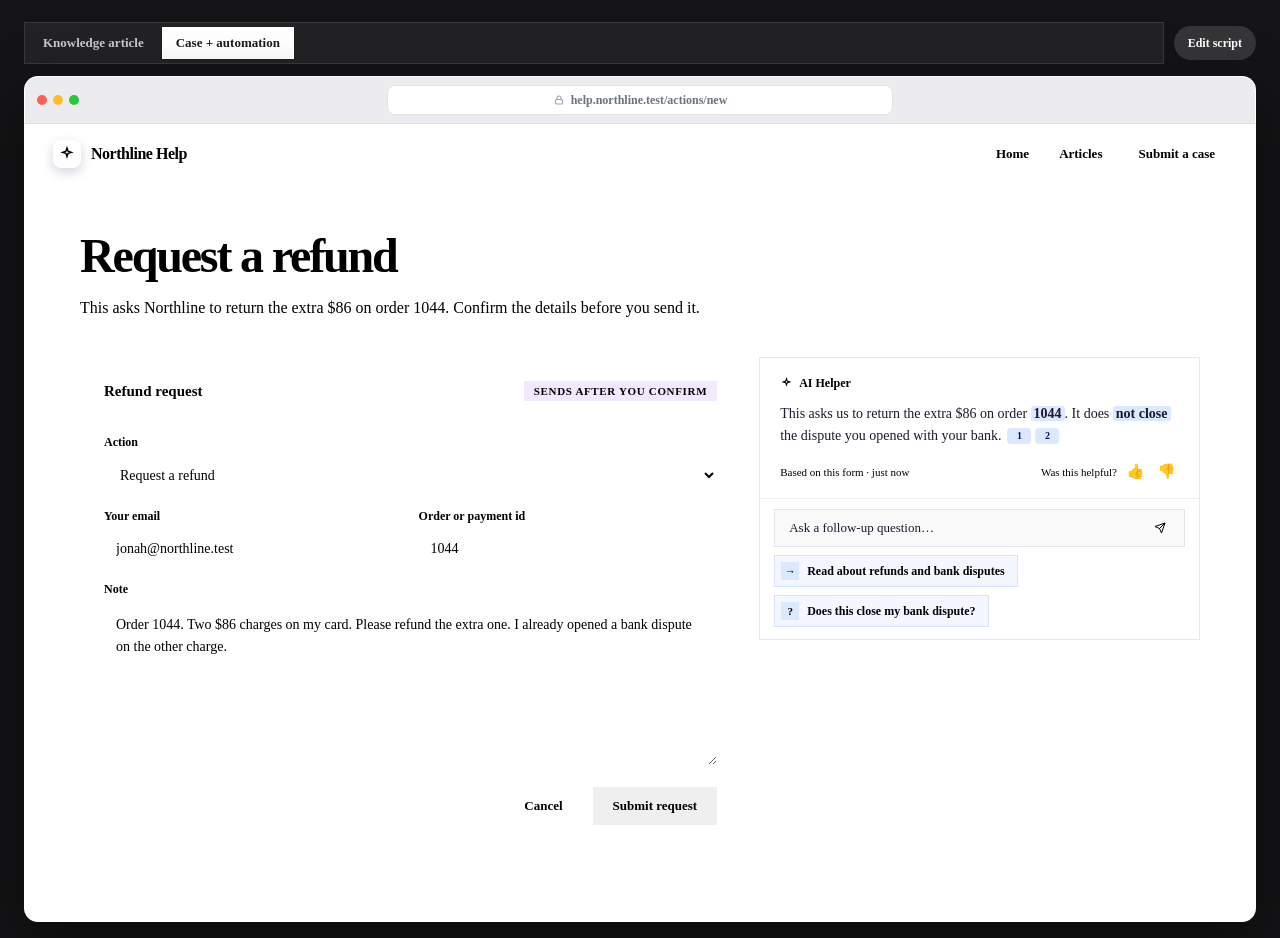
==== commit 9f13d494: "Add script manager, ElevenLabs proxy server and per-line audio playback. Co-Authored-By: Claude Sonn" ====
--- a/action.html
+++ b/action.html
@@ -6,7 +6,7 @@
     <title>Request a refund — Northline Help</title>
     <link rel="icon" href="data:image/svg+xml,%3Csvg xmlns='http://www.w3.org/2000/svg' viewBox='0 0 32 32'%3E%3Crect width='32' height='32' rx='8' fill='%23020642'/%3E%3Cpath d='M8 17.5l5 5 11-12' fill='none' stroke='white' stroke-width='2.4'/%3E%3C/svg%3E" />
     <link rel="stylesheet" href="./tokens.css" />
-    <link rel="stylesheet" href="./site.css?v=55" />
+    <link rel="stylesheet" href="./site.css?v=57" />
   </head>
   <body data-page="action" data-summary-placement="rail">
     <a class="skip" href="#main">Skip to content</a>
@@ -86,6 +86,6 @@
         <a href="action.html">Action</a>
       </nav>
     </footer>
-    <script src="./site.js?v=55"></script>
+    <script src="./site.js?v=57"></script>
   </body>
 </html>
--- a/site.css
+++ b/site.css
@@ -2741,3 +2741,7 @@
 .result-bar i { display: block; height: 100%; width: 0; background: var(--brand-navy, #020642); animation: result-fill var(--wait, 2400ms) ease-in-out forwards; }
 @keyframes result-fill { to { width: 100%; } }
 .field.kd-flash input, .field.kd-flash textarea, .field.kd-flash select { box-shadow: 0 0 0 3px rgba(91, 91, 255, .35); transition: box-shadow .3s; }
+
+.studio-bar .studio-link { margin-left: auto; height: 34px; padding: 0 14px; display: inline-flex; align-items: center; border-radius: 999px; background: rgba(255,255,255,.14); color: #fff; font-size: 12px; font-weight: 600; text-decoration: none; }
+.studio-bar .studio-link:hover { background: rgba(255,255,255,.24); }
+.studio-bar .kd-open { margin-left: 8px; }
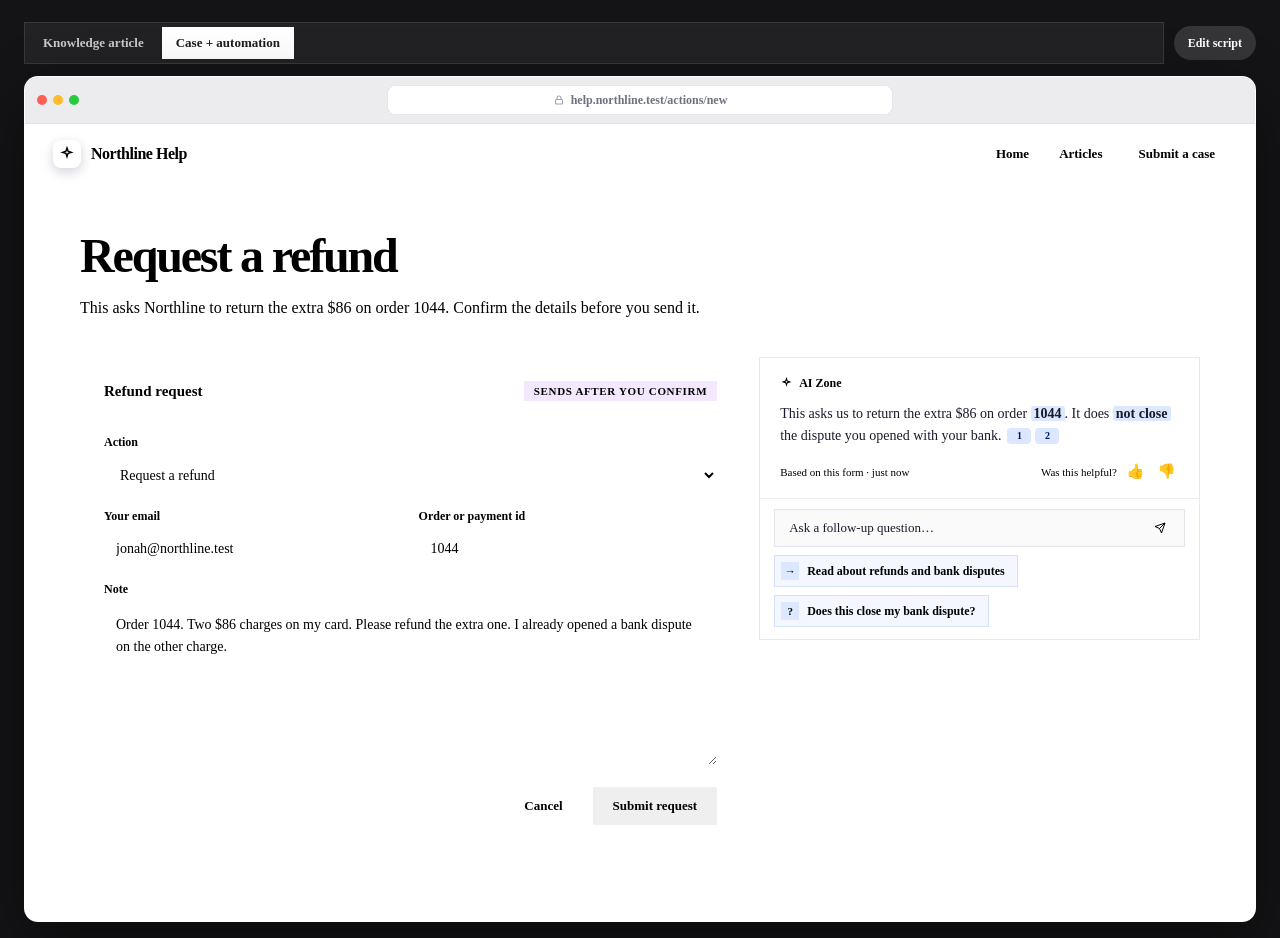
==== commit 87feda2d: "Rename AI Helper to AI Zone, rewrite the bank dispute article, fix bullet styling. Co-Authored-By: C" ====
--- a/action.html
+++ b/action.html
@@ -6,7 +6,7 @@
     <title>Request a refund — Northline Help</title>
     <link rel="icon" href="data:image/svg+xml,%3Csvg xmlns='http://www.w3.org/2000/svg' viewBox='0 0 32 32'%3E%3Crect width='32' height='32' rx='8' fill='%23020642'/%3E%3Cpath d='M8 17.5l5 5 11-12' fill='none' stroke='white' stroke-width='2.4'/%3E%3C/svg%3E" />
     <link rel="stylesheet" href="./tokens.css" />
-    <link rel="stylesheet" href="./site.css?v=57" />
+    <link rel="stylesheet" href="./site.css?v=61" />
   </head>
   <body data-page="action" data-summary-placement="rail">
     <a class="skip" href="#main">Skip to content</a>
@@ -86,6 +86,6 @@
         <a href="action.html">Action</a>
       </nav>
     </footer>
-    <script src="./site.js?v=57"></script>
+    <script src="./site.js?v=60"></script>
   </body>
 </html>
--- a/site.css
+++ b/site.css
@@ -2745,3 +2745,26 @@
 .studio-bar .studio-link { margin-left: auto; height: 34px; padding: 0 14px; display: inline-flex; align-items: center; border-radius: 999px; background: rgba(255,255,255,.14); color: #fff; font-size: 12px; font-weight: 600; text-decoration: none; }
 .studio-bar .studio-link:hover { background: rgba(255,255,255,.24); }
 .studio-bar .kd-open { margin-left: 8px; }
+
+.article-body ul {
+  margin: 0 0 14px;
+  padding: 0 0 0 22px;
+  list-style: disc;
+}
+
+.article-body ul li {
+  margin: 0 0 8px;
+  padding-left: 4px;
+  font-size: 15px;
+  line-height: 26px;
+  color: var(--ui-body);
+}
+
+.article-body ul li::marker {
+  color: var(--brand-navy-deep);
+}
+
+.article-body ul li strong {
+  color: var(--brand-navy-deep);
+  font-weight: 600;
+}
